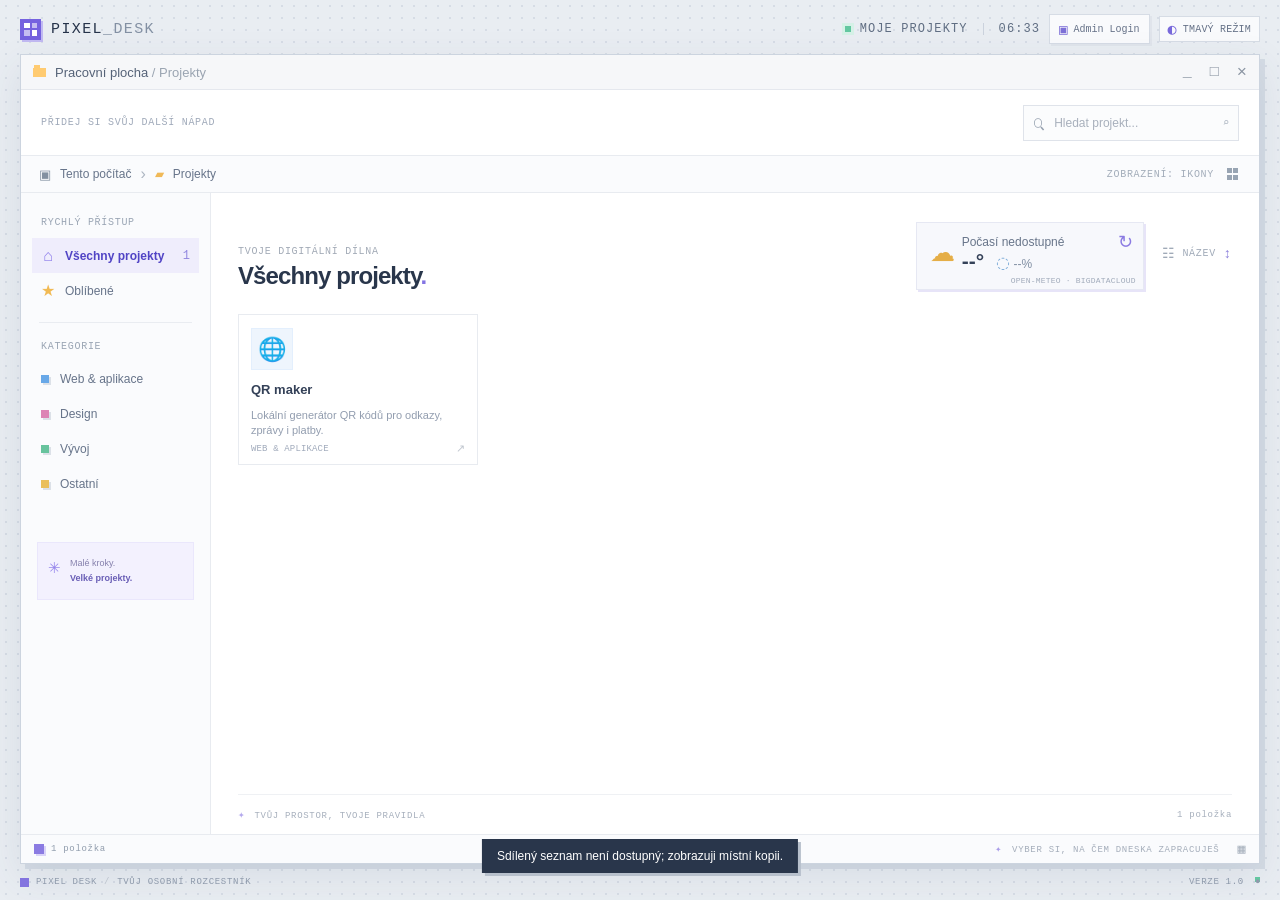
==== index.html @ 4aaa2e73 "Add project editing and website favicons" ====
<!doctype html>
<html lang="cs">
<head>
  <meta charset="utf-8">
  <meta name="viewport" content="width=device-width, initial-scale=1">
  <meta name="theme-color" content="#e9edf2">
  <!-- After deploying admin-worker.js, set this to its public HTTPS URL. Never put credentials here. -->
  <meta name="pixel-desk-api" content="https://pixel-desk-admin.mrlugr1.workers.dev">
  <script>try{if(localStorage.getItem('pixel-desk-theme-v1')==='dark')document.documentElement.dataset.theme='dark'}catch{}</script>
  <title>Pixel Desk — rozcestník projektů</title>
  <!-- Zvyš verzi ?v= při každém vydání frontendových souborů; běžné obnovení tak stáhne novou kopii. -->
  <link rel="stylesheet" href="style.css?v=20261014-3">
  <script src="script.js?v=20261014-3" defer></script>
</head>
<body>
  <canvas id="pixel-trail" aria-hidden="true"></canvas>
  <main class="desktop">
    <header class="topbar">
      <a class="brand" href="#home" aria-label="Pixel Desk, domů">
        <span class="brand-mark" aria-hidden="true"><i></i><i></i><i></i><i></i></span>
        <span>PIXEL<span class="brand-light">_DESK</span></span>
      </a>
      <div class="topbar-right"><span class="status-dot"></span><span>MOJE PROJEKTY</span><span class="topbar-divider"></span><span id="clock">--:--</span><button class="admin-toggle" id="admin-toggle" type="button" aria-label="Přihlášení správce"><span aria-hidden="true">▣</span> Admin Login</button><button class="theme-toggle" id="theme-toggle" type="button" aria-label="Přepnout na tmavý režim" title="Přepnout režim"><span class="theme-icon" aria-hidden="true">◐</span><span id="theme-label">TMAVÝ REŽIM</span></button></div>
    </header>

    <section class="window" id="home" aria-label="Správce projektů">
      <div class="window-titlebar">
        <div class="window-title"><span class="tiny-folder" aria-hidden="true"></span><span>Pracovní plocha <span class="title-path">/ Projekty</span></span></div>
        <div class="window-controls" aria-hidden="true"><span>_</span><span>□</span><span class="control-close">×</span></div>
      </div>

      <div class="toolbar">
        <div class="toolbar-actions">
          <button class="add-button admin-only" id="open-add" type="button" hidden><span class="plus-icon" aria-hidden="true">+</span> Nový projekt</button>
          <span class="toolbar-hint">PŘIDEJ SI SVŮJ DALŠÍ NÁPAD</span>
        </div>
        <label class="search-box"><span class="search-icon" aria-hidden="true"></span><span class="sr-only">Hledat projekty</span><input id="search" type="search" placeholder="Hledat projekt..." autocomplete="off"><kbd>⌕</kbd></label>
      </div>

      <div class="pathbar"><span class="path-computer" aria-hidden="true">▣</span><span>Tento počítač</span><span class="path-chevron">›</span><span class="path-folder" aria-hidden="true">▰</span><span id="path-current">Projekty</span><button class="folder-up" id="folder-up" type="button" hidden>↑ O úroveň výš</button><span class="path-spacer"></span><span class="view-label">ZOBRAZENÍ: IKONY</span><button class="view-toggle" id="view-toggle" type="button" aria-label="Přepnout zobrazení" title="Přepnout zobrazení"><span></span><span></span><span></span><span></span></button></div>

      <div class="content-area">
        <aside class="sidebar" aria-label="Navigace">
          <div class="side-heading">RYCHLÝ PŘÍSTUP</div>
          <button class="nav-item active" data-filter="all" type="button"><span class="nav-pixel home-pixel">⌂</span> Všechny projekty <span class="nav-count" id="all-count">0</span></button>
          <button class="nav-item" data-filter="favorite" type="button"><span class="nav-pixel star-pixel">★</span> Oblíbené</button>
          <div class="side-divider"></div>
          <div class="side-heading categories-heading">KATEGORIE</div>
          <button class="nav-item category-link" data-filter="web" type="button"><span class="category-dot dot-blue"></span> Web &amp; aplikace</button>
          <button class="nav-item category-link" data-filter="design" type="button"><span class="category-dot dot-pink"></span> Design</button>
          <button class="nav-item category-link" data-filter="code" type="button"><span class="category-dot dot-green"></span> Vývoj</button>
          <button class="nav-item category-link" data-filter="other" type="button"><span class="category-dot dot-yellow"></span> Ostatní</button>
          <div class="sidebar-note"><span class="note-spark">✳</span><span>Malé kroky.<br><b>Velké projekty.</b></span></div>
        </aside>

        <section class="projects-pane" aria-labelledby="pane-heading">
          <div class="pane-heading-row"><div><div class="eyebrow">TVOJE DIGITÁLNÍ DÍLNA</div><h1 id="pane-heading">Všechny projekty<span class="heading-period">.</span></h1></div><div class="pane-heading-tools"><section class="weather-widget" aria-label="Aktuální počasí"><div class="weather-symbol" id="weather-symbol" aria-hidden="true">☀</div><div class="weather-main"><div class="weather-place" id="weather-place">Zjišťuji polohu…</div><div class="weather-reading"><strong id="weather-temperature">--°</strong><span class="weather-humidity"><span aria-hidden="true">◌</span> <span id="weather-humidity">--%</span></span></div></div><button class="weather-refresh" id="weather-refresh" type="button" aria-label="Obnovit počasí a polohu" title="Obnovit počasí a polohu">↻</button><span class="weather-source"><a href="https://open-meteo.com/" target="_blank" rel="noreferrer">OPEN-METEO</a> · <a href="https://www.bigdatacloud.com/" target="_blank" rel="noreferrer">BIGDATACLOUD</a></span></section><div class="sort-label"><span class="sort-bars">☷</span> NÁZEV <span class="sort-arrow">↕</span></div></div></div>
          <div class="project-grid" id="project-grid" aria-live="polite"></div>
          <div class="empty-state" id="empty-state" hidden><div class="empty-icon">▧</div><h2 id="empty-title">Tady je zatím volno.</h2><p id="empty-copy">Přidej první projekt a dej svým nápadům domov.</p><button class="text-button admin-only" id="empty-add" type="button" hidden>＋ Přidat projekt</button></div>
          <div class="pane-bottom"><span><span class="bottom-star">✦</span> TVŮJ PROSTOR, TVOJE PRAVIDLA</span><span id="bottom-count">0 položek</span></div>
        </section>
      </div>
      <footer class="statusbar"><span class="status-square"></span><span id="status-count">0 položek</span><span class="status-spacer"></span><span class="status-tip"><span class="tip-key">✦</span> VYBER SI, NA ČEM DNESKA ZAPRACUJEŠ</span><span class="status-grid" aria-hidden="true">▦</span></footer>
    </section>
    <div class="desktop-caption"><span class="caption-square"></span> PIXEL DESK <span class="caption-sep">/</span> TVŮJ OSOBNÍ ROZCESTNÍK <span class="caption-right">VERZE 1.0 <span>●</span></span></div>
  </main>

  <dialog class="project-dialog" id="project-dialog" aria-labelledby="dialog-title">
    <form id="project-form">
      <div class="dialog-titlebar"><span class="dialog-folder" aria-hidden="true">▰</span><span id="dialog-title">Nový projekt</span><button class="dialog-x" id="close-dialog" type="button" aria-label="Zavřít">×</button></div>
      <div class="dialog-body"><p class="dialog-intro">Každý velký projekt někde začíná. Třeba tady.</p>
        <label class="field-label" for="project-name">NÁZEV PROJEKTU <span>*</span></label><input class="field-input" id="project-name" name="name" type="text" maxlength="48" placeholder="Např. Můj nový web" required>
        <input id="project-id" name="id" type="hidden"><input id="project-icon-url" name="iconUrl" type="hidden">
        <label class="field-label" for="project-url">URL ODKAZ <span>*</span></label><input class="field-input" id="project-url" name="url" type="text" placeholder="https://... nebo lokální cesta" required>
        <div class="favicon-row"><span class="favicon-preview" id="project-favicon-preview" aria-hidden="true">🌐</span><button class="cancel-button favicon-button" id="load-favicon" type="button">Načíst faviconu z webu</button><span class="favicon-status" id="favicon-status" aria-live="polite">Výchozí pixelová ikona</span></div>
        <label class="field-label" for="project-description">POPIS <span class="optional">VOLITELNÉ</span></label><textarea class="field-input field-textarea" id="project-description" name="description" maxlength="110" rows="2" placeholder="O čem projekt je?"></textarea>
        <label class="field-label" for="project-category">IKONA / KATEGORIE</label><div class="category-select-wrap"><span class="select-emoji" id="select-emoji">🌐</span><select class="field-input category-select" id="project-category" name="category"><option value="web">Web &amp; aplikace</option><option value="design">Design</option><option value="code">Vývoj</option><option value="other">Ostatní</option></select><span class="select-chevron">▾</span></div>
        <label class="favorite-check"><input type="checkbox" id="project-favorite" name="favorite"><span class="fake-check">✓</span><span>Přidat mezi oblíbené <span class="check-star">★</span></span></label>
      </div>
      <div class="dialog-footer"><button class="cancel-button" id="cancel-dialog" type="button">Zrušit</button><button class="save-button" type="submit"><span>＋</span> <span id="save-project-label">Uložit projekt</span></button></div>
    </form>
  </dialog>
  <dialog class="project-dialog admin-dialog" id="admin-dialog" aria-labelledby="admin-title">
    <form id="admin-login-form">
      <div class="dialog-titlebar"><span class="dialog-folder" aria-hidden="true">▣</span><span id="admin-title">Přihlášení správce</span><button class="dialog-x" id="close-admin-dialog" type="button" aria-label="Zavřít">×</button></div>
      <div class="dialog-body"><p class="dialog-intro">Přihlášení ověřuje zabezpečené API. Heslo ani přístupový token se neukládají do repozitáře.</p><p class="admin-security-note">Administrace vyžaduje nasazené API. Tajné údaje patří do serverových Secrets, nikdy do HTML nebo JavaScriptu.</p>
        <label class="field-label" for="admin-password">HESLO SPRÁVCE</label><input class="field-input" id="admin-password" name="password" type="password" autocomplete="current-password" required>
        <p class="admin-login-status" id="admin-login-status" role="alert" aria-live="polite"></p>
      </div>
      <div class="dialog-footer"><button class="cancel-button" id="cancel-admin-login" type="button">Zrušit</button><button class="save-button" type="submit">Přihlásit</button></div>
    </form>
  </dialog>
  <dialog class="terminal-dialog" id="project-source-dialog" aria-labelledby="terminal-title">
    <div class="terminal-titlebar"><span class="terminal-mark" aria-hidden="true">🐍</span><span id="terminal-title">Zdrojový soubor projektu</span><button class="dialog-x" id="close-terminal" type="button" aria-label="Zavřít náhled">×</button></div>
    <div class="terminal-body"><div class="terminal-project-path" id="terminal-project-path">web\Projects</div><p class="terminal-safety">Prohlížeč zdrojového kódu Pythonu · pouze pro čtení.</p><div class="source-actions"><label class="source-file-label">📂 Otevřít .py soubor<input id="project-source-file" type="file" accept=".py,text/x-python"></label></div><pre class="terminal-output source-output" id="project-source" tabindex="0" aria-label="Zdrojový kód projektu" aria-live="polite">Vyber Python projekt nebo otevři .py soubor z disku.</pre><div class="terminal-status" id="project-source-status">Čekám na zdrojový soubor.</div></div>
    <div class="terminal-footer"><button class="cancel-button" id="cancel-terminal" type="button">Zavřít</button></div>
  </dialog>

  <div class="toast" id="toast" role="status" aria-live="polite"></div>

</body>
</html>
---- style.css ----
:root{font-family:'Trebuchet MS',Arial,sans-serif;color:#253247;background:#e9edf2;font-synthesis:none;text-rendering:optimizeLegibility;--ink:#273348;--muted:#8a96a8;--line:#e8ebf0;--purple:#7562df;--purple-dark:#5947c4;--panel:#fff;--mono:'Courier New',ui-monospace,monospace}
*{box-sizing:border-box}body{margin:0;min-height:100vh;background-color:#e9edf2;background-image:radial-gradient(#d6dce5 0.8px,transparent .8px);background-size:12px 12px}button,input,textarea,select{font:inherit}button{color:inherit}#pixel-trail{position:fixed;inset:0;width:100%;height:100%;pointer-events:none;z-index:20;image-rendering:pixelated}
.desktop{width:min(1100px,calc(100% - 44px));margin:0 auto;padding:31px 0 24px}.topbar{height:39px;display:flex;align-items:center;justify-content:space-between;margin-bottom:16px;color:#5f6d82;font:500 10px var(--mono);letter-spacing:1.1px}.brand{display:flex;gap:10px;align-items:center;text-decoration:none;color:#26334a;font-size:13px;font-weight:500;letter-spacing:1.4px}.brand-light{font-weight:400;color:#8390a3}.brand-mark{width:19px;height:19px;background:#7562df;padding:4px;display:grid;grid-template-columns:repeat(2,1fr);gap:2px;box-shadow:2px 2px 0 #c1b9f2}.brand-mark i{background:white}.brand-mark i:nth-child(2),.brand-mark i:nth-child(3){opacity:.58}.topbar-right{display:flex;align-items:center;gap:9px}.status-dot,.caption-right span{width:6px;height:6px;display:inline-block;background:#63c7a0;box-shadow:0 0 0 3px #d6f1e7}.topbar-divider{height:12px;border-left:1px solid #cbd2dd;margin:0 6px}
.window{background:white;border:1px solid #ccd4df;box-shadow:0 13px 38px #3f52691a,5px 5px 0 #d5dce5;overflow:hidden}.window-titlebar{height:35px;padding:0 12px;display:flex;align-items:center;justify-content:space-between;background:#f6f7f9;border-bottom:1px solid #e5e8ee;font-size:11px;color:#566378}.window-title{display:flex;align-items:center;gap:9px}.tiny-folder{width:13px;height:9px;position:relative;background:#ffcb71;display:inline-block}.tiny-folder:before{content:'';position:absolute;top:-3px;left:1px;width:6px;height:3px;background:#ffcb71}.window-controls{display:flex;align-items:center;height:100%;gap:18px;color:#8993a1;font:13px var(--mono)}.window-controls span:last-child{font-size:17px}.window-controls .control-close{color:#8993a1}.title-path{color:#9aa4b1}.toolbar{height:66px;padding:0 20px;display:flex;align-items:center;justify-content:space-between;border-bottom:1px solid var(--line)}.toolbar-actions{display:flex;align-items:center;gap:13px}.add-button{display:flex;align-items:center;gap:7px;padding:8px 12px;background:var(--purple);border:1px solid var(--purple);color:#fff;font-size:11px;font-weight:600;cursor:pointer;box-shadow:2px 2px 0 #c6bdf4;transition:transform .12s,background .12s}.add-button:hover,.save-button:hover{background:var(--purple-dark);transform:translate(-1px,-1px);box-shadow:3px 3px 0 #c6bdf4}.plus-icon{font:bold 17px/12px var(--mono)}.toolbar-hint,.view-label,.eyebrow,.sort-label,.side-heading,.pane-bottom,.statusbar,.desktop-caption{font-family:var(--mono);letter-spacing:.7px}.toolbar-hint{font-size:8px;color:#a0aaba}.search-box{height:32px;width:216px;border:1px solid #dfe3ea;display:flex;align-items:center;padding:0 9px;gap:9px;background:#fbfcfd}.search-icon{width:12px;height:12px;border:1.5px solid #96a1af;border-radius:50%;display:inline-block;position:relative;transform:scale(.8)}.search-icon:after{content:'';position:absolute;width:5px;height:1.5px;background:#96a1af;right:-4px;bottom:-2px;transform:rotate(48deg)}.search-box input{width:100%;border:0;outline:0;background:transparent;color:#45536a;font-size:10px}.search-box input::placeholder{color:#a8b0bc}.search-box kbd{font:11px var(--mono);color:#aab3bf}.pathbar{height:37px;background:#fafbfd;border-bottom:1px solid var(--line);display:flex;align-items:center;padding:0 18px;gap:9px;font-size:10px;color:#67748a}.path-computer{font-size:13px;color:#8290a1}.path-chevron{color:#acb5c1;font-size:16px}.path-folder{font-size:12px;color:#f0b958}.path-spacer{flex:1}.view-label{font-size:8px;color:#a3adba}.view-toggle{border:0;background:transparent;display:grid;grid-template-columns:repeat(2,4px);gap:2px;padding:4px;cursor:pointer}.view-toggle span{width:4px;height:4px;background:#98a4b3}
.content-area{display:grid;grid-template-columns:190px minmax(0,1fr);min-height:486px}.sidebar{background:#fafbfd;border-right:1px solid var(--line);padding:24px 11px 15px}.side-heading{color:#9aa5b4;font-size:8px;font-weight:500;margin:0 9px 10px}.nav-item{position:relative;display:flex;align-items:center;width:100%;gap:10px;height:31px;border:0;background:transparent;text-align:left;padding:0 9px;color:#67748a;font-size:10px;cursor:pointer}.nav-item:hover{background:#f0effb;color:#5147aa}.nav-item.active{background:#efedfc;color:#5144c5;font-weight:600}.nav-count{margin-left:auto;color:#9187df;font:10px var(--mono)}.nav-pixel{width:14px;text-align:center;font-size:14px}.home-pixel{color:#8c7ceb}.star-pixel{color:#f1ba54}.side-divider{height:1px;background:#e9ecf1;margin:14px 7px 18px}.categories-heading{margin-bottom:9px}.category-link{gap:11px}.category-dot{width:8px;height:8px;box-shadow:2px 2px 0 #dce1e8}.dot-blue{background:#68a8e8}.dot-pink{background:#dd84b5}.dot-green{background:#67c39d}.dot-yellow{background:#eabf5b}.sidebar-note{margin:41px 5px 0;padding:13px 10px;display:flex;gap:9px;align-items:flex-start;background:#f3f1fe;border:1px solid #eae7fc;color:#8580ac;font-size:9px;line-height:1.65}.note-spark{font-size:15px;color:#9485eb}.sidebar-note b{color:#695eb6;font-weight:600}.projects-pane{position:relative;padding:29px 27px 0;display:flex;flex-direction:column;min-width:0}.pane-heading-row{display:flex;align-items:flex-end;justify-content:space-between;margin-bottom:24px}.eyebrow{font-size:8px;color:#a2aab6;margin-bottom:5px}.pane-heading-row h1{font-size:22px;letter-spacing:-.9px;margin:0;font-weight:600;color:#29364b}.heading-period{color:#8374e3}.sort-label{font-size:8px;color:#a0aab8;display:flex;align-items:center;gap:7px;padding-bottom:5px}.sort-bars{font-size:12px}.sort-arrow{font-size:12px;color:#8d82dc}.project-grid{display:grid;grid-template-columns:repeat(4,minmax(115px,1fr));gap:12px;align-content:start}.project-card{position:relative;min-height:143px;border:1px solid #e8ebf0;background:#fff;padding:13px 12px 11px;cursor:pointer;transition:border-color .15s,background .15s,transform .15s,box-shadow .15s;outline:none;overflow:hidden}.project-card:hover,.project-card:focus-visible{border-color:#9486e9;background:#fcfbff;box-shadow:3px 3px 0 #e6e2fb;transform:translate(-1px,-1px)}.project-card:focus-visible{outline:2px solid #7969df;outline-offset:2px}.card-top{height:49px;display:flex;align-items:flex-start;justify-content:space-between}.project-icon{width:38px;height:38px;display:flex;align-items:center;justify-content:center;font-size:21px;background:#f3f1ff;border:1px solid #e7e2ff;image-rendering:pixelated;filter:saturate(.86)}.project-icon.web{background:#edf5ff;border-color:#e1efff}.project-icon.code{background:#eff9f4;border-color:#e3f4eb}.project-icon.design{background:#fff1f6;border-color:#fbe4ed}.project-icon.other{background:#fff8e9;border-color:#f7edda}.project-favorite{font-size:11px;color:#efbe5c;line-height:1;padding:2px}.project-favorite[hidden]{display:none}.project-name{overflow:hidden;text-overflow:ellipsis;white-space:nowrap;margin:1px 0 4px;font-size:11px;font-weight:600;color:#344158}.project-description{height:25px;overflow:hidden;display:-webkit-box;-webkit-line-clamp:2;-webkit-box-orient:vertical;font-size:9px;line-height:1.4;color:#929daf}.card-footer{position:absolute;left:12px;right:12px;bottom:9px;display:flex;align-items:center;justify-content:space-between}.card-category{font:7px var(--mono);letter-spacing:.15px;text-transform:uppercase;color:#a0aabb}.card-open{color:#c0c6cf;font-size:11px}.project-card:hover .card-open{color:#7a6cda}.card-delete{position:absolute;right:8px;bottom:7px;display:none;border:0;background:#fcf0f0;color:#bd6969;font:9px var(--mono);padding:4px 5px;cursor:pointer}.project-card:hover .card-category{visibility:hidden}.project-card:hover .card-delete{display:block}.pane-bottom{margin-top:auto;min-height:40px;display:flex;align-items:center;justify-content:space-between;border-top:1px solid #eff1f4;color:#a6afbc;font-size:7px}.bottom-star{color:#b4a9ed;font-size:11px;margin-right:3px}.empty-state{margin:auto;text-align:center;padding:45px 10px;color:#8c97a8}.empty-icon{width:47px;height:47px;margin:0 auto 12px;display:grid;place-items:center;background:#f4f2fe;border:1px solid #e8e4fc;color:#998ce7;font-size:25px}.empty-state h2{margin:0 0 5px;color:#4a5870;font-size:14px;font-weight:600}.empty-state p{font-size:10px;margin:0 0 15px}.text-button{border:0;background:transparent;color:#7161d4;font-size:10px;font-weight:600;cursor:pointer}.list-view .project-grid{grid-template-columns:1fr;gap:5px}.list-view .project-card{min-height:63px;padding:10px 12px 8px 59px}.list-view .card-top{position:absolute;left:11px;top:11px}.list-view .project-icon{width:35px;height:35px;font-size:19px}.list-view .project-name{max-width:80%;margin:0 0 4px}.list-view .project-description{height:auto;max-width:80%;white-space:nowrap;-webkit-line-clamp:1}.list-view .card-footer{top:13px;bottom:auto;left:auto;right:12px;flex-direction:column;align-items:flex-end;gap:11px}.list-view .card-delete{bottom:11px}.statusbar{height:29px;background:#fafbfd;border-top:1px solid var(--line);display:flex;align-items:center;gap:7px;padding:0 13px;font-size:8px;color:#909cac}.status-square{width:8px;height:8px;background:#8b7be2;box-shadow:2px 2px 0 #d9d3f8}.status-spacer{flex:1}.status-tip{font-size:7px;color:#a4adba}.tip-key{color:#aa9de9;font-size:10px;margin-right:4px}.status-grid{font-size:13px;color:#aab3bf;margin-left:11px}.desktop-caption{height:30px;display:flex;align-items:center;gap:7px;font-size:8px;color:#8e9aab}.caption-square{width:7px;height:7px;background:#8374df}.caption-sep{color:#bbc2cc}.caption-right{margin-left:auto}.caption-right span{width:5px;height:5px;box-shadow:none;margin-left:5px}
.project-dialog{width:min(420px,calc(100vw - 28px));padding:0;border:1px solid #ccd4df;box-shadow:0 18px 70px #26334a45;color:var(--ink)}.project-dialog::backdrop{background:#202b3b70;backdrop-filter:blur(2px)}.project-dialog[open]{animation:dialog-in .18s ease-out}@keyframes dialog-in{from{opacity:0;transform:translateY(8px)}to{opacity:1;transform:translateY(0)}}.dialog-titlebar{height:41px;background:#f6f7f9;border-bottom:1px solid #e5e8ee;display:flex;align-items:center;gap:9px;padding:0 14px;font-size:11px;font-weight:600}.dialog-folder{color:#edb850}.dialog-x{margin-left:auto;border:0;background:transparent;color:#8993a1;font-size:18px;cursor:pointer}.dialog-body{padding:17px 20px 19px}.dialog-intro{font-size:10px;color:#8b96a6;margin:0 0 17px}.field-label{display:block;margin:12px 0 6px;font:9px var(--mono);color:#67748a;letter-spacing:.55px}.field-label>span:first-child{color:#8878df}.field-label .optional{float:right;color:#adb5c0;font-size:8px}.field-input{width:100%;height:34px;border:1px solid #dfe3ea;background:#fff;padding:0 10px;outline:none;color:#354258;font-size:10px;border-radius:0}.field-input:focus{border-color:#8b7be2;box-shadow:0 0 0 2px #8b7be21c}.field-input::placeholder{color:#adb5c0}.field-textarea{height:auto;min-height:53px;resize:vertical;padding:9px 10px}.category-select-wrap{position:relative}.category-select{appearance:none;padding-left:36px;cursor:pointer}.select-emoji{position:absolute;z-index:1;left:10px;top:8px;font-size:15px}.select-chevron{position:absolute;right:11px;top:8px;color:#9ca7b5;font-size:12px;pointer-events:none}.favorite-check{display:flex;align-items:center;gap:8px;margin-top:16px;font-size:10px;color:#748096;cursor:pointer}.favorite-check input{position:absolute;opacity:0}.fake-check{width:14px;height:14px;border:1px solid #ccd3de;background:white;color:transparent;font-size:10px;line-height:12px;text-align:center}.favorite-check input:checked+.fake-check{background:#7868db;border-color:#7868db;color:white}.check-star{color:#eabd60;margin-left:2px}.dialog-footer{height:58px;display:flex;justify-content:flex-end;align-items:center;gap:8px;padding:0 19px;border-top:1px solid #e9ecf1;background:#fafbfd}.cancel-button,.save-button{height:32px;padding:0 13px;font-size:10px;cursor:pointer}.cancel-button{border:1px solid #dfe3ea;background:white;color:#758197}.cancel-button:hover{background:#f3f4f7}.save-button{display:flex;align-items:center;gap:5px;border:1px solid var(--purple);background:var(--purple);color:white;font-weight:600;box-shadow:2px 2px 0 #d8d2f5}.save-button span{font:15px var(--mono)}.toast{position:fixed;left:50%;bottom:27px;z-index:30;transform:translate(-50%,14px);background:#29364b;color:#fff;padding:10px 15px;font-size:10px;box-shadow:3px 3px 0 #b7c0cc;opacity:0;pointer-events:none;transition:opacity .18s,transform .18s}.toast.show{opacity:1;transform:translate(-50%,0)}.sr-only{position:absolute;width:1px;height:1px;padding:0;margin:-1px;overflow:hidden;clip:rect(0,0,0,0);white-space:nowrap;border:0}
@media(max-width:760px){.desktop{width:calc(100% - 24px);padding-top:17px}.topbar{margin-bottom:10px}.toolbar{padding:0 12px}.toolbar-hint,.title-path,.view-label{display:none}.content-area{grid-template-columns:150px minmax(0,1fr)}.sidebar{padding-left:7px;padding-right:7px}.projects-pane{padding:23px 16px 0}.project-grid{grid-template-columns:repeat(2,minmax(105px,1fr));gap:8px}.project-card{min-height:137px;padding-left:9px;padding-right:9px}.card-footer{left:9px;right:9px}.sidebar-note{font-size:8px;padding:10px 6px}.sort-label{font-size:7px}.pane-heading-row h1{font-size:19px}}
@media(max-width:510px){.desktop{width:100%;padding:9px 8px 14px}.topbar{padding:0 4px}.topbar-right{font-size:8px}.window-controls{gap:12px}.toolbar{height:auto;min-height:95px;align-items:flex-start;justify-content:center;flex-direction:column;gap:8px;padding:10px 12px}.search-box{width:100%}.content-area{grid-template-columns:1fr;min-height:560px}.sidebar{border-right:0;border-bottom:1px solid var(--line);padding:8px;display:flex;align-items:center;gap:4px;overflow-x:auto}.side-heading,.side-divider,.sidebar-note{display:none}.nav-item{width:auto;flex:0 0 auto;padding:0 9px;white-space:nowrap;font-size:9px}.nav-count{display:none}.category-link{gap:6px}.category-dot{width:6px;height:6px}.projects-pane{padding:20px 13px 0;min-height:420px}.project-grid{grid-template-columns:repeat(2,minmax(0,1fr))}.pane-heading-row{margin-bottom:17px}.pane-heading-row h1{font-size:20px}.sort-label{gap:3px}.pathbar{padding:0 10px}.status-tip{display:none}.desktop-caption{font-size:7px}}
@media(prefers-reduced-motion:reduce){*,*::before,*::after{scroll-behavior:auto!important;animation-duration:.01ms!important;transition-duration:.01ms!important}#pixel-trail{display:none}}

/* Fill the browser viewport while keeping the explorer panes independently scrollable. */
.desktop{width:100vw;height:100vh;min-height:0;margin:0;padding:12px 20px 8px;display:flex;flex-direction:column;gap:8px}
.topbar{flex:0 0 34px;margin:0}
.window{flex:1;min-height:0;display:flex;flex-direction:column}
.content-area{flex:1;min-height:0}
.sidebar,.projects-pane{min-height:0;overflow-y:auto}
.desktop-caption{flex:0 0 20px;height:20px}
.pane-heading-tools{display:flex;align-items:center;gap:18px}
.weather-widget{position:relative;min-width:228px;min-height:68px;padding:10px 34px 14px 45px;display:flex;align-items:center;background:#f7f8fc;border:1px solid #e6e8f3;box-shadow:2px 2px 0 #e7e4f8}
.weather-symbol{position:absolute;left:13px;top:17px;color:#e5ae47;font-size:25px;line-height:1}
.weather-main{min-width:0}
.weather-place{overflow:hidden;text-overflow:ellipsis;white-space:nowrap;max-width:175px;color:#68758a;font-size:12px}
.weather-reading{display:flex;align-items:baseline;gap:12px;margin-top:1px}
.weather-reading strong{font-size:21px;line-height:1.05;color:#344158}
.weather-humidity{color:#8290a4;font-size:12px}
.weather-humidity>span:first-child{color:#79a9d6;font-size:16px}
.weather-refresh{position:absolute;top:7px;right:7px;width:24px;height:24px;border:0;background:transparent;color:#8b7be2;font-size:18px;cursor:pointer}
.weather-refresh:hover{background:#eeecfb}
.weather-source{position:absolute;right:7px;bottom:4px;color:#a0aaba;font:8px var(--mono);letter-spacing:.2px}
.weather-source a{color:inherit;text-decoration:none}.weather-source a:hover{text-decoration:underline}
.theme-toggle{height:26px;display:flex;align-items:center;gap:6px;padding:0 8px;border:1px solid #d6dce5;background:#f9fafc;color:#657187;font:10px var(--mono);letter-spacing:.2px;cursor:pointer;white-space:nowrap}
.theme-toggle:hover{border-color:#9c91e6;color:#5e50c1}
.theme-icon{font-size:15px;color:#7868db}

/* Raise the small labels and controls by roughly two points for readability. */
.topbar{font-size:12px}.brand{font-size:15px}.window-titlebar{font-size:13px}.window-controls{font-size:15px}
.add-button,.search-box input,.pathbar,.nav-item,.dialog-intro,.favorite-check{font-size:12px}
.toolbar-hint,.view-label,.side-heading,.eyebrow,.sort-label{font-size:10px}
.search-box{height:36px}.add-button{padding:9px 14px}.nav-item{height:35px}.nav-count{font-size:12px}
.pane-heading-row h1{font-size:24px}.project-card{min-height:151px}.project-icon{font-size:23px;width:42px;height:42px}
.card-top{height:53px}.project-name{font-size:13px}.project-description{font-size:11px;height:30px}.card-category{font-size:9px}.project-favorite{font-size:13px}.card-delete{font-size:11px}.nav-pixel{font-size:16px}.sort-bars,.sort-arrow{font-size:14px}
.pane-bottom,.statusbar,.desktop-caption{font-size:9px}.status-tip{font-size:9px}.empty-state h2{font-size:16px}.empty-state p,.text-button{font-size:12px}
.field-label{font-size:11px}.field-input{height:38px;font-size:12px}.field-textarea{min-height:59px}.select-emoji{top:10px}.select-chevron{top:10px}
.cancel-button,.save-button{height:36px;font-size:12px}.dialog-titlebar{font-size:13px}.toast{font-size:12px}
.brand-mark{width:21px;height:21px}.status-square{width:10px;height:10px}.caption-square{width:9px;height:9px}.view-toggle span{width:5px;height:5px}

/* Dark mode colors */
:root[data-theme="dark"]{color-scheme:dark;color:#e0e6f0;background:#141b29;--ink:#e0e6f0;--muted:#a0adbf;--line:#303b4d;--panel:#202a39}
:root[data-theme="dark"] body{background-color:#141b29;background-image:radial-gradient(#263246 .8px,transparent .8px)}
:root[data-theme="dark"] .topbar,:root[data-theme="dark"] .brand{color:#d5dceb}
:root[data-theme="dark"] .brand-light,:root[data-theme="dark"] .title-path{color:#909db1}
:root[data-theme="dark"] .window{background:#202a39;border-color:#3a4658;box-shadow:0 13px 38px #0005,5px 5px 0 #111824}
:root[data-theme="dark"] .window-titlebar,:root[data-theme="dark"] .statusbar,:root[data-theme="dark"] .dialog-titlebar,:root[data-theme="dark"] .dialog-footer{background:#1b2432;border-color:#303b4d;color:#c0cada}
:root[data-theme="dark"] .toolbar,:root[data-theme="dark"] .pathbar,:root[data-theme="dark"] .sidebar{background:#1d2634;border-color:#303b4d}
:root[data-theme="dark"] .pathbar,:root[data-theme="dark"] .window-title,:root[data-theme="dark"] .nav-item{color:#aab6c8}
:root[data-theme="dark"] .projects-pane{background:#202a39}
:root[data-theme="dark"] .pane-heading-row h1,:root[data-theme="dark"] .project-name,:root[data-theme="dark"] .weather-reading strong{color:#e0e6f0}
:root[data-theme="dark"] .eyebrow,:root[data-theme="dark"] .sort-label,:root[data-theme="dark"] .side-heading,:root[data-theme="dark"] .toolbar-hint,:root[data-theme="dark"] .view-label{color:#98a5b8}
:root[data-theme="dark"] .nav-item:hover,:root[data-theme="dark"] .nav-item.active{background:#302d4c;color:#c3baff}
:root[data-theme="dark"] .side-divider,:root[data-theme="dark"] .pane-bottom{border-color:#303b4d}
:root[data-theme="dark"] .project-card{background:#232e3e;border-color:#364255}
:root[data-theme="dark"] .project-card:hover,:root[data-theme="dark"] .project-card:focus-visible{background:#2a3044;border-color:#9588ed;box-shadow:3px 3px 0 #383452}
:root[data-theme="dark"] .project-description,:root[data-theme="dark"] .card-category,:root[data-theme="dark"] .card-open,:root[data-theme="dark"] .pane-bottom{color:#9eabc0}
:root[data-theme="dark"] .project-icon{background:#302d48;border-color:#484267}
:root[data-theme="dark"] .project-icon.web{background:#26364a;border-color:#354a63}:root[data-theme="dark"] .project-icon.code{background:#233a35;border-color:#345348}:root[data-theme="dark"] .project-icon.design{background:#3e2b3a;border-color:#54384c}:root[data-theme="dark"] .project-icon.other{background:#41382a;border-color:#574833}
:root[data-theme="dark"] .search-box,:root[data-theme="dark"] .field-input,:root[data-theme="dark"] .cancel-button{background:#202a39;border-color:#465266;color:#e0e6f0}
:root[data-theme="dark"] .search-box input,:root[data-theme="dark"] .search-box input::placeholder,:root[data-theme="dark"] .field-input::placeholder{color:#a5b1c4}
:root[data-theme="dark"] .weather-widget{background:#252e40;border-color:#414c61;box-shadow:2px 2px 0 #35304f}
:root[data-theme="dark"] .weather-place,:root[data-theme="dark"] .weather-humidity{color:#b1bdd0}
:root[data-theme="dark"] .theme-toggle{background:#202a39;border-color:#465266;color:#d0d8e6}
:root[data-theme="dark"] .empty-icon{background:#302d48;border-color:#484267}:root[data-theme="dark"] .empty-state h2{color:#d2daea}
:root[data-theme="dark"] .sidebar-note{background:#302d48;border-color:#484267;color:#b2aed4}
:root[data-theme="dark"] .project-dialog{background:#202a39;border-color:#465266;color:#e0e6f0}
:root[data-theme="dark"] .dialog-intro,:root[data-theme="dark"] .field-label,:root[data-theme="dark"] .favorite-check{color:#b1bdd0}
:root[data-theme="dark"] .fake-check{background:#202a39;border-color:#59667a}
:root[data-theme="dark"] .favorite-check input:checked+.fake-check{background:#7868db;border-color:#7868db}
:root[data-theme="dark"] .desktop-caption{color:#a1aec1}

@media(max-width:760px){
  .desktop{padding:9px 12px 7px;gap:6px}.pane-heading-row{align-items:flex-start;gap:12px}.pane-heading-tools{gap:10px;flex-wrap:wrap;justify-content:flex-end}.weather-widget{min-width:190px;min-height:62px;padding-left:42px}.weather-place{max-width:140px}.sort-label{display:none}
}
@media(max-width:510px){
  .desktop{padding:6px;height:100vh}.topbar{flex-basis:31px}.topbar-right{gap:6px;font-size:11px}.topbar-right>span:nth-child(2){display:none}.theme-toggle{height:30px;font-size:11px;padding:0 5px}.window{box-shadow:0 3px 14px #3f52691a,2px 2px 0 #d5dce5}.pane-heading-row{flex-direction:column;gap:10px}.pane-heading-tools{width:100%;justify-content:flex-start}.weather-widget{width:100%;min-width:0}.weather-place{max-width:calc(100vw - 120px)}.content-area{min-height:0}.projects-pane{min-height:0}.desktop-caption{flex-basis:18px;height:18px}
}

.folder-icon{background:#fff6e6!important;border-color:#f4e7c9!important;color:#efb950}
.python-icon{background:#eef4ff!important;border-color:#dce7ff!important}
.project-card:hover .card-open{font-size:14px}
.folder-up{border:0;background:transparent;color:#7263d0;font-size:11px;cursor:pointer;padding:3px 7px}
.folder-up:hover{background:#efedfc}
.terminal-dialog{width:min(680px,calc(100vw - 28px));max-height:min(640px,calc(100vh - 30px));padding:0;border:1px solid #8993a5;background:#18212e;color:#e4eaf2;box-shadow:0 20px 80px #11182788}
.terminal-dialog::backdrop{background:#141b29a6;backdrop-filter:blur(3px)}
.terminal-titlebar{height:43px;display:flex;align-items:center;gap:9px;padding:0 14px;background:#222d3c;border-bottom:1px solid #394457;font-size:13px;font-weight:600}
.terminal-mark{color:#9a8cf1;font-size:16px}.terminal-titlebar .dialog-x{color:#d5dceb}
.terminal-body{padding:16px 19px 13px}
.terminal-project-path{font:11px var(--mono);color:#a8b2c3}
.terminal-safety{margin:10px 0 12px;padding:8px 10px;border-left:3px solid #e9b954;background:#252c37;color:#e8d8ae;font-size:12px}
.terminal-output{min-height:185px;max-height:42vh;overflow:auto;margin:0;padding:16px;background:#0e1520;border:1px solid #344155;color:#9fe3b7;font:12px/1.75 var(--mono);white-space:pre-wrap;overflow-wrap:anywhere}
.terminal-status{display:flex;align-items:center;gap:8px;margin-top:11px;color:#aeb9ca;font-size:11px}
.terminal-status::before{content:"";flex:0 0 8px;width:8px;height:8px;background:#e7b95a;box-shadow:0 0 0 3px #e7b95a2a}
.terminal-footer{min-height:62px;display:flex;align-items:center;justify-content:flex-end;gap:8px;padding:10px 15px;border-top:1px solid #354154;background:#202a38}
.terminal-footer [hidden]{display:none}
:root[data-theme="dark"] .folder-up:hover{background:#302d4c}
.source-output{min-height:250px;max-height:45vh;white-space:pre;tab-size:4}
.source-actions{display:flex;flex-wrap:wrap;gap:9px;margin:0 0 10px}
.source-file-label{min-height:32px;display:inline-flex;align-items:center;gap:6px;padding:0 10px;border:1px solid #435066;background:#202a38;color:#d7dfee;font-size:11px;text-decoration:none;cursor:pointer}
.source-file-label:hover{border-color:#9a8cf1;color:#fff}
.source-file-label input{position:absolute;width:1px;height:1px;overflow:hidden;clip:rect(0,0,0,0);white-space:nowrap;clip-path:inset(50%)}
.source-file-label:focus-within{outline:2px solid #9a8cf1;outline-offset:2px}
.project-source-dialog .terminal-body{max-height:calc(100vh - 155px);overflow:auto}
.source-output{min-height:250px;max-height:42vh;white-space:pre;tab-size:4}
.source-output .tok-comment{color:#8b97a8}.source-output .tok-string{color:#e5bd7c}.source-output .tok-number{color:#c4a4ed}
.source-output .tok-keyword{color:#84b9f4;font-weight:700}.source-output .tok-builtin{color:#9fd7bb}.source-output .tok-constant{color:#f19cb4}.source-output .tok-operator{color:#93c6df}
@media(max-width:510px){.topbar-right>.status-dot,.topbar-divider,#clock{display:none}}
@media(max-width:370px){#theme-label{display:none}}

/* Delete controls stay inaccessible in read-only mode, including on card hover. */
.project-card .card-delete[hidden]{display:none!important;visibility:hidden!important;pointer-events:none!important}
.project-card:hover .card-delete:not([hidden]){display:block}
body:not([data-admin-mode="true"]) .project-card .card-delete{display:none!important;visibility:hidden!important;pointer-events:none!important}
.project-card:hover .card-category{visibility:visible}
body[data-admin-mode="true"] .project-card:hover .card-category{visibility:hidden}

.admin-toggle{min-height:30px;display:flex;align-items:center;gap:6px;padding:0 9px;border:1px solid #d6dce5;background:#f9fafc;color:#657187;font:10px var(--mono);cursor:pointer;white-space:nowrap;box-shadow:2px 2px 0 #e0e4eb}
.admin-toggle:hover{border-color:#9c91e6;color:#5e50c1;transform:translateY(-1px)}
.admin-toggle span{color:#7d70d7;font-size:14px}
.admin-only[hidden]{display:none!important}
body[data-admin-mode="true"] .project-card .card-delete{display:block}
body[data-admin-mode="true"] .project-card .card-category{visibility:hidden}
.admin-dialog{width:min(400px,calc(100vw - 28px))}
.admin-security-note{margin:0 0 14px;padding:8px 10px;border-left:2px solid #e4b858;background:#fff9e9;color:#85734c;font-size:10px;line-height:1.45}
.admin-login-status{min-height:18px;margin:9px 0 0;color:#c06068;font-size:11px;line-height:1.45}
.admin-login-status:empty{min-height:0;margin:0}
:root[data-theme="dark"] .admin-toggle{background:#202a39;border-color:#465266;color:#d0d8e6;box-shadow:2px 2px 0 #111824}
:root[data-theme="dark"] .admin-toggle:hover{border-color:#9c91e6;color:#d8d2ff}
:root[data-theme="dark"] .admin-security-note{background:#302d24;border-color:#e4b858;color:#ddd1ae}
@media(max-width:510px){.admin-toggle{min-height:30px;padding:0 6px;font-size:9px}.topbar-right{gap:6px}}
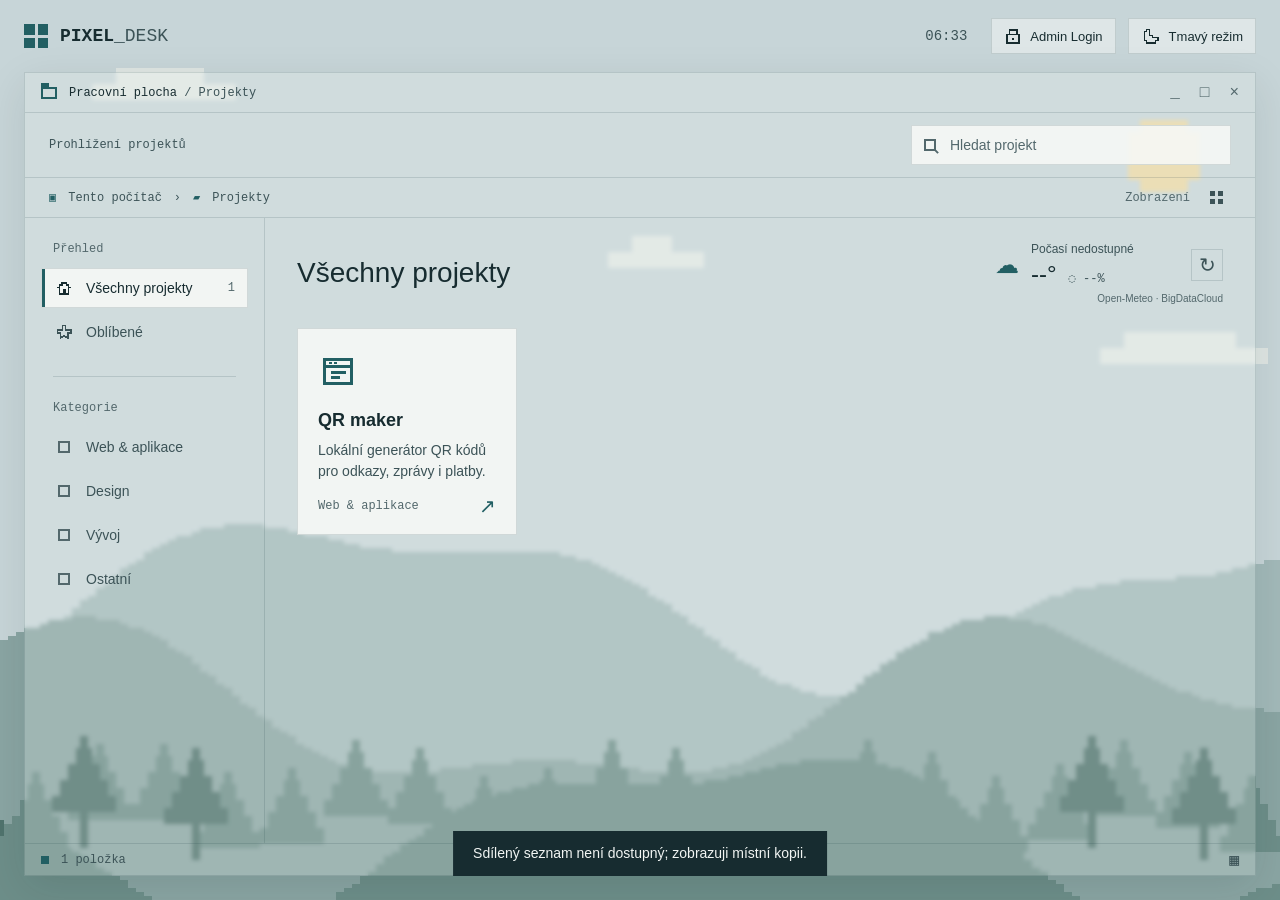
==== commit 50fc28ba: "Redesign Pixel Desk landing with isolated pixel parallax and translucent explorer" ====
--- a/index.html
+++ b/index.html
@@ -9,10 +9,11 @@
   <script>try{if(localStorage.getItem('pixel-desk-theme-v1')==='dark')document.documentElement.dataset.theme='dark'}catch{}</script>
   <title>Pixel Desk — rozcestník projektů</title>
   <!-- Zvyš verzi ?v= při každém vydání frontendových souborů; běžné obnovení tak stáhne novou kopii. -->
-  <link rel="stylesheet" href="style.css?v=20261014-3">
-  <script src="script.js?v=20261014-3" defer></script>
+  <link rel="stylesheet" href="landing.css?v=20261108-1">
+  <script src="script.js?v=20261108-1" defer></script>
 </head>
 <body>
+  <canvas id="pixel-landscape" aria-hidden="true"></canvas>
   <canvas id="pixel-trail" aria-hidden="true"></canvas>
   <main class="desktop">
     <header class="topbar">
@@ -20,7 +21,7 @@
         <span class="brand-mark" aria-hidden="true"><i></i><i></i><i></i><i></i></span>
         <span>PIXEL<span class="brand-light">_DESK</span></span>
       </a>
-      <div class="topbar-right"><span class="status-dot"></span><span>MOJE PROJEKTY</span><span class="topbar-divider"></span><span id="clock">--:--</span><button class="admin-toggle" id="admin-toggle" type="button" aria-label="Přihlášení správce"><span aria-hidden="true">▣</span> Admin Login</button><button class="theme-toggle" id="theme-toggle" type="button" aria-label="Přepnout na tmavý režim" title="Přepnout režim"><span class="theme-icon" aria-hidden="true">◐</span><span id="theme-label">TMAVÝ REŽIM</span></button></div>
+      <div class="topbar-right"><span id="clock">--:--</span><button class="admin-toggle" id="admin-toggle" type="button" aria-label="Přihlášení správce"><span aria-hidden="true">▣</span> Admin Login</button><button class="theme-toggle" id="theme-toggle" type="button" aria-label="Přepnout na tmavý režim" title="Přepnout režim"><span class="theme-icon" aria-hidden="true">◐</span><span id="theme-label">Tmavý režim</span></button></div>
     </header>
 
     <section class="window" id="home" aria-label="Správce projektů">
@@ -32,49 +33,49 @@
       <div class="toolbar">
         <div class="toolbar-actions">
           <button class="add-button admin-only" id="open-add" type="button" hidden><span class="plus-icon" aria-hidden="true">+</span> Nový projekt</button>
-          <span class="toolbar-hint">PŘIDEJ SI SVŮJ DALŠÍ NÁPAD</span>
+          <span class="toolbar-hint" id="access-label">Prohlížení projektů</span>
         </div>
-        <label class="search-box"><span class="search-icon" aria-hidden="true"></span><span class="sr-only">Hledat projekty</span><input id="search" type="search" placeholder="Hledat projekt..." autocomplete="off"><kbd>⌕</kbd></label>
+        <label class="search-box"><span class="search-icon" aria-hidden="true"></span><span class="sr-only">Hledat projekty</span><input id="search" type="search" placeholder="Hledat projekt" autocomplete="off"><kbd>⌕</kbd></label>
       </div>
 
-      <div class="pathbar"><span class="path-computer" aria-hidden="true">▣</span><span>Tento počítač</span><span class="path-chevron">›</span><span class="path-folder" aria-hidden="true">▰</span><span id="path-current">Projekty</span><button class="folder-up" id="folder-up" type="button" hidden>↑ O úroveň výš</button><span class="path-spacer"></span><span class="view-label">ZOBRAZENÍ: IKONY</span><button class="view-toggle" id="view-toggle" type="button" aria-label="Přepnout zobrazení" title="Přepnout zobrazení"><span></span><span></span><span></span><span></span></button></div>
+      <div class="pathbar"><span class="path-computer" aria-hidden="true">▣</span><span>Tento počítač</span><span class="path-chevron">›</span><span class="path-folder" aria-hidden="true">▰</span><span id="path-current">Projekty</span><button class="folder-up" id="folder-up" type="button" hidden>↑ O úroveň výš</button><span class="path-spacer"></span><span class="view-label">Zobrazení</span><button class="view-toggle" id="view-toggle" type="button" aria-label="Přepnout zobrazení" title="Přepnout zobrazení"><span></span><span></span><span></span><span></span></button></div>
 
       <div class="content-area">
         <aside class="sidebar" aria-label="Navigace">
-          <div class="side-heading">RYCHLÝ PŘÍSTUP</div>
-          <button class="nav-item active" data-filter="all" type="button"><span class="nav-pixel home-pixel">⌂</span> Všechny projekty <span class="nav-count" id="all-count">0</span></button>
-          <button class="nav-item" data-filter="favorite" type="button"><span class="nav-pixel star-pixel">★</span> Oblíbené</button>
+          <div class="side-heading">Přehled</div>
+          <button class="nav-item active" data-filter="all" type="button"><span class="nav-pixel" data-pixel-icon="home" aria-hidden="true"></span> Všechny projekty <span class="nav-count" id="all-count">0</span></button>
+          <button class="nav-item" data-filter="favorite" type="button"><span class="nav-pixel" data-pixel-icon="star" aria-hidden="true"></span> Oblíbené</button>
           <div class="side-divider"></div>
-          <div class="side-heading categories-heading">KATEGORIE</div>
+          <div class="side-heading categories-heading">Kategorie</div>
           <button class="nav-item category-link" data-filter="web" type="button"><span class="category-dot dot-blue"></span> Web &amp; aplikace</button>
           <button class="nav-item category-link" data-filter="design" type="button"><span class="category-dot dot-pink"></span> Design</button>
           <button class="nav-item category-link" data-filter="code" type="button"><span class="category-dot dot-green"></span> Vývoj</button>
           <button class="nav-item category-link" data-filter="other" type="button"><span class="category-dot dot-yellow"></span> Ostatní</button>
-          <div class="sidebar-note"><span class="note-spark">✳</span><span>Malé kroky.<br><b>Velké projekty.</b></span></div>
+          
         </aside>
 
         <section class="projects-pane" aria-labelledby="pane-heading">
-          <div class="pane-heading-row"><div><div class="eyebrow">TVOJE DIGITÁLNÍ DÍLNA</div><h1 id="pane-heading">Všechny projekty<span class="heading-period">.</span></h1></div><div class="pane-heading-tools"><section class="weather-widget" aria-label="Aktuální počasí"><div class="weather-symbol" id="weather-symbol" aria-hidden="true">☀</div><div class="weather-main"><div class="weather-place" id="weather-place">Zjišťuji polohu…</div><div class="weather-reading"><strong id="weather-temperature">--°</strong><span class="weather-humidity"><span aria-hidden="true">◌</span> <span id="weather-humidity">--%</span></span></div></div><button class="weather-refresh" id="weather-refresh" type="button" aria-label="Obnovit počasí a polohu" title="Obnovit počasí a polohu">↻</button><span class="weather-source"><a href="https://open-meteo.com/" target="_blank" rel="noreferrer">OPEN-METEO</a> · <a href="https://www.bigdatacloud.com/" target="_blank" rel="noreferrer">BIGDATACLOUD</a></span></section><div class="sort-label"><span class="sort-bars">☷</span> NÁZEV <span class="sort-arrow">↕</span></div></div></div>
+          <div class="pane-heading-row"><div><h1 id="pane-heading">Všechny projekty</h1></div><div class="pane-heading-tools"><section class="weather-widget" aria-label="Aktuální počasí"><div class="weather-symbol" id="weather-symbol" aria-hidden="true">☀</div><div class="weather-main"><div class="weather-place" id="weather-place">Zjišťuji polohu…</div><div class="weather-reading"><strong id="weather-temperature">--°</strong><span class="weather-humidity"><span aria-hidden="true">◌</span> <span id="weather-humidity">--%</span></span></div></div><button class="weather-refresh" id="weather-refresh" type="button" aria-label="Obnovit počasí a polohu" title="Obnovit počasí a polohu">↻</button><span class="weather-source"><a href="https://open-meteo.com/" target="_blank" rel="noreferrer">Open-Meteo</a> · <a href="https://www.bigdatacloud.com/" target="_blank" rel="noreferrer">BigDataCloud</a></span></section></div></div>
           <div class="project-grid" id="project-grid" aria-live="polite"></div>
-          <div class="empty-state" id="empty-state" hidden><div class="empty-icon">▧</div><h2 id="empty-title">Tady je zatím volno.</h2><p id="empty-copy">Přidej první projekt a dej svým nápadům domov.</p><button class="text-button admin-only" id="empty-add" type="button" hidden>＋ Přidat projekt</button></div>
-          <div class="pane-bottom"><span><span class="bottom-star">✦</span> TVŮJ PROSTOR, TVOJE PRAVIDLA</span><span id="bottom-count">0 položek</span></div>
+          <div class="empty-state" id="empty-state" hidden><div class="empty-icon">▧</div><h2 id="empty-title">Žádné projekty</h2><p id="empty-copy">Správce může přidat nový projekt.</p><button class="text-button admin-only" id="empty-add" type="button" hidden>＋ Přidat projekt</button></div>
+          <span id="bottom-count" class="sr-only">0 položek</span>
         </section>
       </div>
-      <footer class="statusbar"><span class="status-square"></span><span id="status-count">0 položek</span><span class="status-spacer"></span><span class="status-tip"><span class="tip-key">✦</span> VYBER SI, NA ČEM DNESKA ZAPRACUJEŠ</span><span class="status-grid" aria-hidden="true">▦</span></footer>
+      <footer class="statusbar"><span class="status-square"></span><span id="status-count">0 položek</span><span class="status-spacer"></span><span class="status-grid" aria-hidden="true">▦</span></footer>
     </section>
-    <div class="desktop-caption"><span class="caption-square"></span> PIXEL DESK <span class="caption-sep">/</span> TVŮJ OSOBNÍ ROZCESTNÍK <span class="caption-right">VERZE 1.0 <span>●</span></span></div>
+    
   </main>
 
   <dialog class="project-dialog" id="project-dialog" aria-labelledby="dialog-title">
     <form id="project-form">
       <div class="dialog-titlebar"><span class="dialog-folder" aria-hidden="true">▰</span><span id="dialog-title">Nový projekt</span><button class="dialog-x" id="close-dialog" type="button" aria-label="Zavřít">×</button></div>
-      <div class="dialog-body"><p class="dialog-intro">Každý velký projekt někde začíná. Třeba tady.</p>
-        <label class="field-label" for="project-name">NÁZEV PROJEKTU <span>*</span></label><input class="field-input" id="project-name" name="name" type="text" maxlength="48" placeholder="Např. Můj nový web" required>
+      <div class="dialog-body">
+        <label class="field-label" for="project-name">Název projektu <span>*</span></label><input class="field-input" id="project-name" name="name" type="text" maxlength="48" placeholder="Např. Můj nový web" required>
         <input id="project-id" name="id" type="hidden"><input id="project-icon-url" name="iconUrl" type="hidden">
-        <label class="field-label" for="project-url">URL ODKAZ <span>*</span></label><input class="field-input" id="project-url" name="url" type="text" placeholder="https://... nebo lokální cesta" required>
-        <div class="favicon-row"><span class="favicon-preview" id="project-favicon-preview" aria-hidden="true">🌐</span><button class="cancel-button favicon-button" id="load-favicon" type="button">Načíst faviconu z webu</button><span class="favicon-status" id="favicon-status" aria-live="polite">Výchozí pixelová ikona</span></div>
-        <label class="field-label" for="project-description">POPIS <span class="optional">VOLITELNÉ</span></label><textarea class="field-input field-textarea" id="project-description" name="description" maxlength="110" rows="2" placeholder="O čem projekt je?"></textarea>
-        <label class="field-label" for="project-category">IKONA / KATEGORIE</label><div class="category-select-wrap"><span class="select-emoji" id="select-emoji">🌐</span><select class="field-input category-select" id="project-category" name="category"><option value="web">Web &amp; aplikace</option><option value="design">Design</option><option value="code">Vývoj</option><option value="other">Ostatní</option></select><span class="select-chevron">▾</span></div>
+        <label class="field-label" for="project-url">Odkaz nebo cesta <span>*</span></label><input class="field-input" id="project-url" name="url" type="text" placeholder="https://... nebo lokální cesta" required>
+        <div class="favicon-row"><span class="favicon-preview" id="project-favicon-preview" aria-hidden="true">▧</span><button class="cancel-button favicon-button" id="load-favicon" type="button">Načíst faviconu z webu</button><span class="favicon-status" id="favicon-status" aria-live="polite">Výchozí pixelová ikona</span></div>
+        <label class="field-label" for="project-description">Popis <span class="optional">Volitelné</span></label><textarea class="field-input field-textarea" id="project-description" name="description" maxlength="110" rows="2" placeholder="O čem projekt je?"></textarea>
+        <label class="field-label" for="project-category">Ikona / kategorie</label><div class="category-select-wrap"><span class="select-emoji" id="select-emoji">▧</span><select class="field-input category-select" id="project-category" name="category"><option value="web">Web &amp; aplikace</option><option value="design">Design</option><option value="code">Vývoj</option><option value="other">Ostatní</option></select><span class="select-chevron">▾</span></div>
         <label class="favorite-check"><input type="checkbox" id="project-favorite" name="favorite"><span class="fake-check">✓</span><span>Přidat mezi oblíbené <span class="check-star">★</span></span></label>
       </div>
       <div class="dialog-footer"><button class="cancel-button" id="cancel-dialog" type="button">Zrušit</button><button class="save-button" type="submit"><span>＋</span> <span id="save-project-label">Uložit projekt</span></button></div>
@@ -83,16 +84,16 @@
   <dialog class="project-dialog admin-dialog" id="admin-dialog" aria-labelledby="admin-title">
     <form id="admin-login-form">
       <div class="dialog-titlebar"><span class="dialog-folder" aria-hidden="true">▣</span><span id="admin-title">Přihlášení správce</span><button class="dialog-x" id="close-admin-dialog" type="button" aria-label="Zavřít">×</button></div>
-      <div class="dialog-body"><p class="dialog-intro">Přihlášení ověřuje zabezpečené API. Heslo ani přístupový token se neukládají do repozitáře.</p><p class="admin-security-note">Administrace vyžaduje nasazené API. Tajné údaje patří do serverových Secrets, nikdy do HTML nebo JavaScriptu.</p>
-        <label class="field-label" for="admin-password">HESLO SPRÁVCE</label><input class="field-input" id="admin-password" name="password" type="password" autocomplete="current-password" required>
+      <div class="dialog-body"><p class="dialog-intro">Přihlas se pro přidávání a úpravy projektů.</p>
+        <label class="field-label" for="admin-password">Heslo správce</label><input class="field-input" id="admin-password" name="password" type="password" autocomplete="current-password" required>
         <p class="admin-login-status" id="admin-login-status" role="alert" aria-live="polite"></p>
       </div>
       <div class="dialog-footer"><button class="cancel-button" id="cancel-admin-login" type="button">Zrušit</button><button class="save-button" type="submit">Přihlásit</button></div>
     </form>
   </dialog>
   <dialog class="terminal-dialog" id="project-source-dialog" aria-labelledby="terminal-title">
-    <div class="terminal-titlebar"><span class="terminal-mark" aria-hidden="true">🐍</span><span id="terminal-title">Zdrojový soubor projektu</span><button class="dialog-x" id="close-terminal" type="button" aria-label="Zavřít náhled">×</button></div>
-    <div class="terminal-body"><div class="terminal-project-path" id="terminal-project-path">web\Projects</div><p class="terminal-safety">Prohlížeč zdrojového kódu Pythonu · pouze pro čtení.</p><div class="source-actions"><label class="source-file-label">📂 Otevřít .py soubor<input id="project-source-file" type="file" accept=".py,text/x-python"></label></div><pre class="terminal-output source-output" id="project-source" tabindex="0" aria-label="Zdrojový kód projektu" aria-live="polite">Vyber Python projekt nebo otevři .py soubor z disku.</pre><div class="terminal-status" id="project-source-status">Čekám na zdrojový soubor.</div></div>
+    <div class="terminal-titlebar"><span class="terminal-mark" aria-hidden="true">⌘</span><span id="terminal-title">Zdrojový soubor projektu</span><button class="dialog-x" id="close-terminal" type="button" aria-label="Zavřít náhled">×</button></div>
+    <div class="terminal-body"><div class="terminal-project-path" id="terminal-project-path">web\Projects</div><p class="terminal-safety">Prohlížeč zdrojového kódu Pythonu · pouze pro čtení.</p><div class="source-actions"><label class="source-file-label">Otevřít .py soubor<input id="project-source-file" type="file" accept=".py,text/x-python"></label></div><pre class="terminal-output source-output" id="project-source" tabindex="0" aria-label="Zdrojový kód projektu" aria-live="polite">Vyber Python projekt nebo otevři .py soubor z disku.</pre><div class="terminal-status" id="project-source-status">Čekám na zdrojový soubor.</div></div>
     <div class="terminal-footer"><button class="cancel-button" id="cancel-terminal" type="button">Zavřít</button></div>
   </dialog>
 
@@ -100,4 +101,3 @@
 
 </body>
 </html>
-
--- a/landing.css
+++ b/landing.css
@@ -0,0 +1,215 @@
+/* Pixel Desk: a quiet explorer over a layered pixel landscape.
+   Design pass guided by unslop, Damir Sokolovsky (https://heydamir.design/unslop), CC BY 4.0.
+   Parallax, square corners and 20% glass fill are intentional project requirements. */
+:root {
+  color-scheme: light;
+  font-family: 'Trebuchet MS', Arial, sans-serif;
+  font-synthesis: none;
+  --mono: 'Lucida Console', 'Courier New', monospace;
+  --ink: #172c30;
+  --secondary: #3c5357;
+  --muted: #53686c;
+  --line: #18373c26;
+  --accent: #225f63;
+  --on-accent: #fff;
+  --surface: #f1f5f3;
+  --raised: #fff;
+  --glass-rgb: 245 248 246;
+  --card: rgb(245 248 246 / .9);
+  --hover: #e1eae6;
+  --danger: #a73939;
+  --ease: cubic-bezier(.22,1,.36,1);
+  color: var(--ink);
+  background: #c7d5d8;
+}
+:root[data-theme='dark'] {
+  color-scheme: dark;
+  --ink: #edf3ee;
+  --secondary: #c6d5cf;
+  --muted: #b2c4bd;
+  --line: #e6f4ec26;
+  --accent: #b7d8c9;
+  --on-accent: #142c28;
+  --surface: #1a2b2f;
+  --raised: #26393d;
+  --glass-rgb: 18 30 34;
+  --card: rgb(23 39 43 / .93);
+  --hover: #30464a;
+  --danger: #f1a9a9;
+  background: #101e26;
+}
+* { box-sizing: border-box; }
+body { margin: 0; min-width: 320px; color: var(--ink); }
+button, input, textarea, select { font: inherit; }
+button, a, input, textarea, select { -webkit-tap-highlight-color: transparent; }
+button { color: inherit; cursor: pointer; }
+button:disabled { cursor: wait; opacity: .55; }
+button, input, textarea, select, dialog { border-radius: 0; }
+button { transition: background-color 160ms var(--ease), border-color 160ms var(--ease), color 160ms var(--ease); }
+button:focus-visible, a:focus-visible, .project-card:focus-visible, .source-file-label:focus-within { outline: 2px solid var(--accent); outline-offset: 4px; }
+[hidden], .admin-only[hidden] { display: none !important; }
+#pixel-landscape, #pixel-trail { position: fixed; inset: 0; width: 100%; height: 100%; pointer-events: none; image-rendering: pixelated; }
+#pixel-landscape { z-index: 0; }
+#pixel-trail { z-index: 10; }
+.desktop { position: relative; z-index: 1; width: 100%; height: 100vh; height: 100dvh; display: flex; flex-direction: column; gap: 16px; padding: 16px 24px 24px; }
+.topbar { flex: 0 0 40px; display: flex; align-items: center; justify-content: space-between; gap: 16px; }
+.brand { display: flex; align-items: center; gap: 12px; font: 600 18px var(--mono); color: var(--ink); text-decoration: none; }
+.brand-light { font-weight: 400; color: var(--secondary); }
+.brand-mark { width: 24px; height: 24px; display: grid; grid-template-columns: repeat(2,1fr); gap: 3px; }
+.brand-mark i { background: var(--accent); }
+.topbar-right { display: flex; align-items: center; gap: 12px; }
+#clock { font: 14px var(--mono); font-variant-numeric: tabular-nums; color: var(--secondary); margin-right: 12px; }
+.admin-toggle, .theme-toggle { min-height: 36px; display: inline-flex; align-items: center; gap: 8px; padding: 0 12px; font-size: 13px; border: 1px solid var(--line); background: rgb(var(--glass-rgb) / .5); }
+.admin-toggle:hover, .theme-toggle:hover { background: var(--hover); }
+.theme-icon, .nav-pixel { display: inline-flex; align-items: center; justify-content: center; width: 20px; flex: 0 0 20px; }
+.pixel-icon { display: block; width: 24px; height: 24px; color: inherit; shape-rendering: crispEdges; }
+.nav-pixel .pixel-icon, .theme-icon .pixel-icon, .admin-toggle .pixel-icon { width: 18px; height: 18px; }
+/* Exactly 20% background opacity. Text/children retain opacity:1. */
+.window { flex: 1; min-height: 0; display: flex; flex-direction: column; background: rgb(var(--glass-rgb) / .20); border: 1px solid var(--line); box-shadow: 0 12px 40px #081d221a; backdrop-filter: blur(2px); -webkit-backdrop-filter: blur(2px); overflow: hidden; }
+.window-titlebar { flex: 0 0 40px; padding: 0 16px; display: flex; align-items: center; justify-content: space-between; border-bottom: 1px solid var(--line); font: 12px var(--mono); }
+.window-title { display: flex; align-items: center; gap: 12px; }
+.title-path { color: var(--secondary); }
+.tiny-folder { position: relative; width: 16px; height: 12px; display: inline-block; border: 2px solid var(--accent); }
+.tiny-folder::before { content: ''; position: absolute; left: -2px; top: -6px; width: 8px; height: 4px; background: var(--accent); }
+.window-controls { display: flex; gap: 20px; color: var(--muted); font: 16px var(--mono); }
+.toolbar { flex: 0 0 64px; display: flex; align-items: center; justify-content: space-between; gap: 16px; padding: 12px 24px; border-bottom: 1px solid var(--line); }
+.toolbar-actions { display: flex; align-items: center; gap: 16px; }
+.toolbar-hint { font: 12px var(--mono); color: var(--secondary); }
+.add-button, .save-button { display: inline-flex; align-items: center; justify-content: center; gap: 8px; min-height: 40px; padding: 8px 16px; background: var(--accent); color: var(--on-accent); border: 1px solid var(--accent); font-size: 14px; font-weight: 600; }
+.add-button:hover, .save-button:hover { filter: brightness(.92); }
+.plus-icon { font: 20px var(--mono); }
+.search-box { width: min(320px,50%); height: 40px; display: flex; align-items: center; gap: 12px; padding: 0 12px; background: var(--card); border: 1px solid var(--line); }
+.search-box:focus-within { outline: 2px solid var(--accent); outline-offset: 2px; }
+.search-icon { width: 12px; height: 12px; border: 2px solid var(--muted); position: relative; flex: 0 0 12px; }
+.search-icon::after { content: ''; width: 6px; height: 2px; background: var(--muted); position: absolute; right: -5px; bottom: -3px; transform: rotate(45deg); }
+.search-box input { min-width: 0; width: 100%; border: 0; outline: 0; background: transparent; color: var(--ink); font-size: 14px; }
+.search-box input::placeholder { color: var(--muted); }
+.search-box kbd { display: none; }
+.pathbar { flex: 0 0 40px; display: flex; align-items: center; gap: 12px; padding: 0 24px; border-bottom: 1px solid var(--line); color: var(--secondary); font: 12px var(--mono); }
+.path-folder, .path-computer { color: var(--accent); }
+.path-spacer { flex: 1; }
+.view-label { color: var(--muted); }
+.view-toggle { display: grid; grid-template-columns: repeat(2,5px); gap: 3px; padding: 8px; border: 0; background: transparent; }
+.view-toggle span { width: 5px; height: 5px; background: var(--secondary); }
+.folder-up { min-height: 32px; border: 0; background: transparent; color: var(--accent); font-size: 12px; }
+.content-area { flex: 1; min-height: 0; display: grid; grid-template-columns: 240px minmax(0,1fr); }
+.sidebar { min-height: 0; overflow-y: auto; padding: 24px 16px; border-right: 1px solid var(--line); }
+.side-heading { font: 12px var(--mono); color: var(--muted); margin: 0 12px 12px; }
+.nav-item { display: flex; width: 100%; min-height: 40px; align-items: center; gap: 12px; margin-bottom: 4px; padding: 8px 12px; border: 1px solid transparent; background: transparent; text-align: left; font-size: 14px; color: var(--secondary); }
+.nav-item:hover { background: rgb(var(--glass-rgb) / .3); }
+.nav-item.active { background: var(--card); border-color: var(--line); color: var(--ink); box-shadow: inset 3px 0 var(--accent); }
+.nav-count { margin-left: auto; color: var(--muted); font: 12px var(--mono); font-variant-numeric: tabular-nums; }
+.side-divider { height: 1px; background: var(--line); margin: 24px 12px; }
+.category-dot { width: 12px; height: 12px; border: 2px solid currentColor; margin: 0 4px; color: var(--muted); }
+.projects-pane { padding: 24px 32px 32px; min-width: 0; min-height: 0; overflow-y: auto; }
+.pane-heading-row { display: flex; align-items: center; justify-content: space-between; gap: 24px; margin-bottom: 24px; }
+.pane-heading-row h1 { margin: 0; font-size: 28px; line-height: 1.2; font-weight: 500; }
+.pane-heading-tools { display: flex; align-items: center; }
+.project-grid { display: grid; grid-template-columns: repeat(auto-fill,minmax(208px,1fr)); gap: 16px; }
+.project-card { position: relative; min-width: 0; min-height: 204px; padding: 20px; background: var(--card); border: 1px solid var(--line); cursor: pointer; transition: background-color 160ms var(--ease), border-color 160ms var(--ease); }
+.project-card:hover { border-color: var(--accent); background: var(--surface); }
+.card-top { display: flex; align-items: center; justify-content: space-between; min-height: 44px; margin-bottom: 16px; }
+.project-icon { display: grid; place-items: center; width: 40px; height: 40px; color: var(--accent); }
+.project-icon .pixel-icon { width: 36px; height: 36px; }
+.project-icon img { max-width: 32px; max-height: 32px; object-fit: contain; image-rendering: pixelated; }
+.project-favorite { font-size: 16px; color: var(--accent); align-self: flex-start; }
+.project-name { margin: 0 0 8px; font-size: 18px; line-height: 1.3; font-weight: 600; overflow-wrap: anywhere; }
+.project-description { margin: 0 0 32px; color: var(--secondary); font-size: 14px; line-height: 1.5; overflow-wrap: anywhere; }
+.card-footer { display: flex; align-items: center; justify-content: space-between; position: absolute; bottom: 16px; left: 20px; right: 20px; color: var(--muted); }
+.card-category { font: 12px var(--mono); }
+.card-open { color: var(--accent); font-size: 20px; }
+.card-actions { display: flex; gap: 8px; position: relative; z-index: 1; margin-top: 16px; }
+.card-actions button { min-height: 32px; padding: 4px 8px; background: var(--surface); border: 1px solid var(--line); font-size: 12px; }
+.card-actions button:hover { background: var(--hover); }
+.card-delete { color: var(--danger); }
+body:not([data-admin-mode='true']) .admin-only { display: none !important; }
+body[data-admin-mode='true'] .project-card { padding-bottom: 52px; }
+body[data-admin-mode='true'] .project-description { margin-bottom: 16px; }
+.empty-state { padding: 48px 16px; text-align: center; }
+.empty-icon { font: 32px var(--mono); color: var(--muted); }
+.empty-state h2 { font-size: 20px; font-weight: 500; }
+.empty-state p { font-size: 14px; color: var(--secondary); }
+.text-button { background: transparent; color: var(--accent); border: 0; padding: 12px; }
+.list-view .project-grid { grid-template-columns: 1fr; gap: 8px; }
+.list-view .project-card { min-height: 104px; padding: 16px 156px 16px 80px; }
+.list-view .card-top { position: absolute; left: 20px; top: 24px; }
+.list-view .project-description { margin-bottom: 0; }
+.list-view .card-footer { left: auto; right: 20px; top: 24px; bottom: auto; gap: 16px; }
+.list-view .project-favorite { position: absolute; left: -12px; top: -12px; }
+.statusbar { flex: 0 0 32px; display: flex; align-items: center; gap: 12px; padding: 0 16px; border-top: 1px solid var(--line); color: var(--secondary); font: 12px var(--mono); }
+.status-square { width: 8px; height: 8px; background: var(--accent); }
+.status-spacer { flex: 1; }
+.status-grid { font-size: 16px; }
+.weather-widget { display: grid; position: relative; grid-template-columns: 24px 1fr 32px; align-items: center; gap: 12px; padding: 0 0 16px; color: var(--secondary); min-width: 228px; }
+.weather-symbol { color: var(--accent); font-size: 24px; }
+.weather-place { font-size: 12px; max-width: 180px; white-space: nowrap; overflow: hidden; text-overflow: ellipsis; }
+.weather-reading { display: flex; align-items: baseline; gap: 12px; margin-top: 4px; font-variant-numeric: tabular-nums; }
+.weather-reading strong { font-size: 24px; font-weight: 500; color: var(--ink); }
+.weather-humidity { font: 12px var(--mono); }
+.weather-refresh { background: transparent; border: 1px solid var(--line); width: 32px; height: 32px; font-size: 20px; }
+.weather-refresh:hover { background: var(--hover); }
+.weather-source { position: absolute; right: 0; bottom: 0; font-size: 10px; color: var(--muted); }
+.weather-source a { color: inherit; text-decoration: none; }
+.weather-source a:hover { text-decoration: underline; }
+.project-dialog, .terminal-dialog { width: min(480px,calc(100vw - 32px)); max-height: calc(100dvh - 32px); padding: 0; background: var(--surface); color: var(--ink); border: 1px solid var(--line); box-shadow: 0 16px 64px #0004; }
+.project-dialog::backdrop, .terminal-dialog::backdrop { background: #0c202a88; backdrop-filter: blur(4px); }
+.dialog-titlebar, .terminal-titlebar { display: flex; align-items: center; gap: 12px; min-height: 48px; padding: 8px 16px; border-bottom: 1px solid var(--line); font: 14px var(--mono); }
+.dialog-folder, .terminal-mark { color: var(--accent); }
+.dialog-x { margin-left: auto; width: 32px; height: 32px; padding: 0; border: 0; background: transparent; font-size: 24px; }
+.dialog-x:hover { background: var(--hover); }
+.dialog-body { padding: 24px; }
+.dialog-intro { font-size: 14px; color: var(--secondary); margin: 0 0 20px; line-height: 1.5; }
+.field-label { display: block; margin: 16px 0 8px; font-size: 14px; }
+.field-label:first-child { margin-top: 0; }
+.optional { float: right; color: var(--muted); font-size: 12px; }
+.field-input { width: 100%; height: 40px; padding: 8px 12px; background: var(--raised); color: var(--ink); border: 1px solid var(--line); font-size: 14px; }
+.field-input:focus { outline: 2px solid var(--accent); outline-offset: 2px; }
+.field-input::placeholder { color: var(--muted); }
+.field-textarea { min-height: 80px; resize: vertical; }
+.category-select-wrap { position: relative; }
+.category-select { padding-left: 44px; appearance: none; }
+.select-emoji { position: absolute; left: 12px; top: 8px; pointer-events: none; color: var(--accent); }
+.select-chevron { position: absolute; right: 12px; top: 12px; pointer-events: none; }
+.favorite-check { display: flex; align-items: center; gap: 8px; margin-top: 20px; font-size: 14px; }
+.favorite-check input { accent-color: var(--accent); width: 16px; height: 16px; }
+.fake-check { display: none; }
+.check-star { color: var(--accent); }
+.dialog-footer, .terminal-footer { min-height: 72px; display: flex; align-items: center; justify-content: flex-end; flex-wrap: wrap; gap: 8px; padding: 16px 24px; border-top: 1px solid var(--line); }
+.cancel-button { min-height: 40px; padding: 8px 16px; background: var(--raised); color: var(--secondary); border: 1px solid var(--line); font-size: 14px; }
+.cancel-button:hover { background: var(--hover); }
+.favicon-row { display: flex; align-items: center; flex-wrap: wrap; gap: 8px; margin-top: 12px; }
+.favicon-preview { width: 32px; height: 32px; display: grid; place-items: center; color: var(--accent); }
+.favicon-preview img { width: 24px; height: 24px; object-fit: contain; }
+.favicon-button { min-height: 32px; padding: 4px 8px; font-size: 12px; }
+.favicon-status { flex-basis: 100%; font-size: 12px; color: var(--muted); line-height: 1.4; }
+.admin-login-status { margin: 12px 0 0; color: var(--danger); font-size: 14px; }
+.admin-login-status:empty { display: none; }
+.terminal-dialog { width: min(800px,calc(100vw - 32px)); }
+.terminal-body { padding: 20px; }
+.terminal-project-path { font: 12px var(--mono); color: var(--muted); overflow-wrap: anywhere; }
+.terminal-safety { font-size: 14px; color: var(--secondary); }
+.source-actions { margin-bottom: 16px; }
+.source-file-label { display: inline-flex; padding: 8px 12px; border: 1px solid var(--line); cursor: pointer; font-size: 14px; }
+.source-file-label input { position: absolute; width: 1px; height: 1px; clip-path: inset(50%); overflow: hidden; }
+.source-output { min-height: 240px; max-height: 45vh; overflow: auto; padding: 20px; background: #142328; color: #e5eee8; border: 1px solid var(--line); font: 14px/1.7 var(--mono); white-space: pre; tab-size: 4; }
+.terminal-status { color: var(--secondary); font-size: 12px; margin-top: 12px; }
+.tok-comment { color: #9aafa9; }.tok-string { color: #e7ca90; }.tok-number { color: #d6b2ed; }.tok-keyword { color: #96c9e5; }.tok-builtin { color: #a9d6bb; }.tok-constant { color: #eeb9c4; }.tok-operator { color: #c8d4d2; }
+.toast { position: fixed; z-index: 30; bottom: 24px; left: 50%; width: max-content; max-width: calc(100% - 32px); padding: 12px 20px; background: var(--ink); color: var(--surface); font-size: 14px; line-height: 1.5; opacity: 0; transform: translate(-50%,8px); pointer-events: none; transition: opacity 160ms var(--ease), transform 160ms var(--ease); }
+.toast.show { opacity: 1; transform: translate(-50%,0); }
+.sr-only { position: absolute; width: 1px; height: 1px; padding: 0; margin: -1px; overflow: hidden; clip: rect(0,0,0,0); white-space: nowrap; border: 0; }
+@media (max-width:1100px) { .content-area { grid-template-columns: 208px minmax(0,1fr); }.projects-pane { padding: 24px; }.project-grid { grid-template-columns: repeat(2,minmax(0,1fr)); } }
+@media (max-width:760px) {
+  .desktop { padding: 12px; gap: 12px; }.topbar { flex-basis: 40px; }.brand { font-size: 16px; gap: 8px; }#clock { display: none; }.topbar-right { gap: 8px; }
+  .content-area { display: flex; flex-direction: column; }.sidebar { flex: 0 0 auto; display: flex; gap: 4px; padding: 8px; overflow-x: auto; border-right: 0; border-bottom: 1px solid var(--line); }
+  .side-heading, .side-divider { display: none; }.nav-item { width: auto; min-height: 36px; flex: 0 0 auto; white-space: nowrap; margin: 0; font-size: 13px; padding: 8px; gap: 8px; }.nav-count { display: none; }
+  .projects-pane { flex: 1; padding: 20px; }.pane-heading-row { gap: 16px; }.pane-heading-row h1 { font-size: 24px; }.weather-widget { min-width: 192px; gap: 8px; }.weather-place { max-width: 120px; }
+  .toolbar { padding: 12px 16px; }.toolbar-hint { font-size: 11px; }.pathbar { padding: 0 16px; }.view-label { display: none; }.project-card { padding: 16px; }.project-name { font-size: 16px; }.card-footer { left: 16px; right: 16px; }
+}
+@media (max-width:480px) {
+  .desktop { padding: 8px; gap: 8px; }.topbar-right { gap: 4px; }.admin-toggle, .theme-toggle { padding: 0 8px; font-size: 12px; }#theme-label { display: none; }.brand-mark { width: 20px; height: 20px; }
+  .window-titlebar { padding: 0 12px; font-size: 11px; }.window-controls { display: none; }.toolbar { flex-basis: auto; min-height: 64px; flex-wrap: wrap; gap: 8px; }.toolbar-actions { gap: 8px; }.search-box { width: 100%; }.toolbar-actions:has(.add-button[hidden]) { display: none; }
+  .pathbar { gap: 8px; font-size: 11px; }.path-computer, .path-folder { display: none; }.projects-pane { padding: 20px 16px; }.pane-heading-row { flex-direction: column; align-items: flex-start; gap: 20px; }
+  .weather-widget { width: 100%; }.pane-heading-tools { width: 100%; }.weather-place { max-width: none; }.project-grid { grid-template-columns: 1fr; gap: 12px; }.project-card { min-height: 176px; }.card-top { margin-bottom: 8px; }
+  .list-view .project-card { padding: 16px 16px 48px 64px; }.list-view .card-top { left: 12px; }.list-view .card-footer { top: auto; bottom: 12px; left: 64px; }.dialog-body { padding: 20px; }
+}
+@media (prefers-reduced-motion:reduce) { *,*::before,*::after { scroll-behavior: auto !important; transition: none !important; animation: none !important; }#pixel-trail { display: none; } }
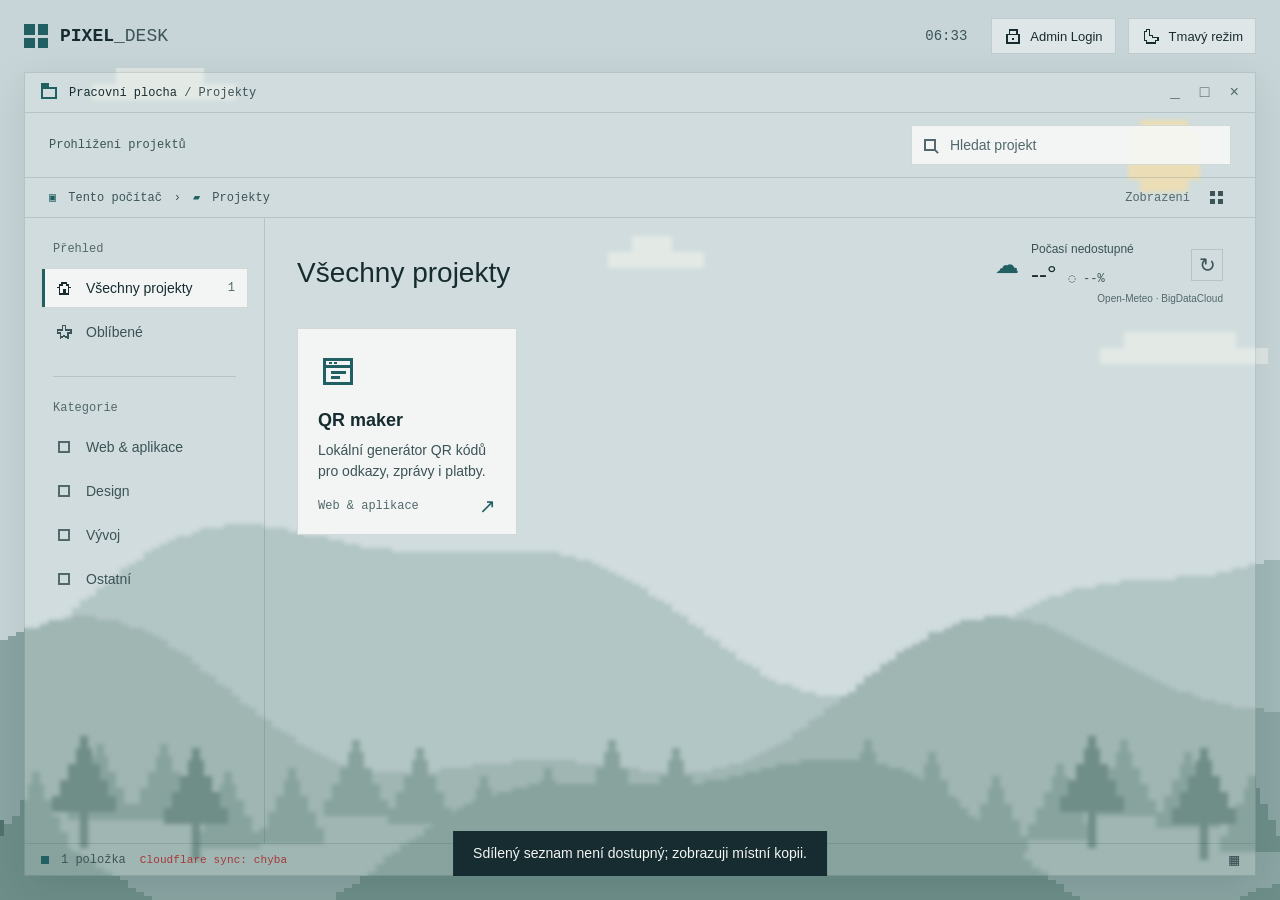
==== commit bccb7d8c: "Add project sync and admin session safeguards" ====
--- a/index.html
+++ b/index.html
@@ -9,8 +9,8 @@
   <script>try{if(localStorage.getItem('pixel-desk-theme-v1')==='dark')document.documentElement.dataset.theme='dark'}catch{}</script>
   <title>Pixel Desk — rozcestník projektů</title>
   <!-- Zvyš verzi ?v= při každém vydání frontendových souborů; běžné obnovení tak stáhne novou kopii. -->
-  <link rel="stylesheet" href="landing.css?v=20261108-1">
-  <script src="script.js?v=20261108-1" defer></script>
+  <link rel="stylesheet" href="landing.css?v=20261108-3">
+  <script src="script.js?v=20261108-3" defer></script>
 </head>
 <body>
   <canvas id="pixel-landscape" aria-hidden="true"></canvas>
@@ -61,7 +61,7 @@
           <span id="bottom-count" class="sr-only">0 položek</span>
         </section>
       </div>
-      <footer class="statusbar"><span class="status-square"></span><span id="status-count">0 položek</span><span class="status-spacer"></span><span class="status-grid" aria-hidden="true">▦</span></footer>
+      <footer class="statusbar"><span class="status-square"></span><span id="status-count">0 položek</span><span class="sync-status" id="sync-status" role="status" aria-live="polite">Cloudflare sync: čeká…</span><span class="status-spacer"></span><span class="status-grid" aria-hidden="true">▦</span></footer>
     </section>
     
   </main>
@@ -80,6 +80,11 @@
       </div>
       <div class="dialog-footer"><button class="cancel-button" id="cancel-dialog" type="button">Zrušit</button><button class="save-button" type="submit"><span>＋</span> <span id="save-project-label">Uložit projekt</span></button></div>
     </form>
+  </dialog>
+  <dialog class="project-dialog confirm-dialog" id="admin-confirm-dialog" aria-labelledby="confirm-title">
+    <div class="dialog-titlebar"><span class="dialog-folder" aria-hidden="true">▣</span><span id="confirm-title">Potvrdit změnu</span><button class="dialog-x" id="close-confirm" type="button" aria-label="Zavřít">×</button></div>
+    <div class="dialog-body"><p class="dialog-intro" id="confirm-message">Opravdu chceš změnu uložit do sdíleného seznamu?</p></div>
+    <div class="dialog-footer"><button class="cancel-button" id="cancel-confirm" type="button">Zrušit</button><button class="save-button" id="accept-confirm" type="button">Potvrdit a uložit</button></div>
   </dialog>
   <dialog class="project-dialog admin-dialog" id="admin-dialog" aria-labelledby="admin-title">
     <form id="admin-login-form">
@@ -101,3 +106,5 @@
 
 </body>
 </html>
+
+
--- a/landing.css
+++ b/landing.css
@@ -184,6 +184,11 @@
 .favicon-status { flex-basis: 100%; font-size: 12px; color: var(--muted); line-height: 1.4; }
 .admin-login-status { margin: 12px 0 0; color: var(--danger); font-size: 14px; }
 .admin-login-status:empty { display: none; }
+.sync-status { margin-left: 2px; color: var(--muted); font: 11px var(--mono); letter-spacing: .1px; }
+.sync-status[data-state="ok"] { color: #4e7961; }
+.sync-status[data-state="error"] { color: var(--danger); }
+.confirm-dialog { width: min(480px,calc(100vw - 32px)); }
+.confirm-dialog .dialog-intro { margin: 0; color: var(--secondary); font-size: 15px; line-height: 1.6; overflow-wrap: anywhere; }
 .terminal-dialog { width: min(800px,calc(100vw - 32px)); }
 .terminal-body { padding: 20px; }
 .terminal-project-path { font: 12px var(--mono); color: var(--muted); overflow-wrap: anywhere; }
@@ -210,6 +215,8 @@
   .window-titlebar { padding: 0 12px; font-size: 11px; }.window-controls { display: none; }.toolbar { flex-basis: auto; min-height: 64px; flex-wrap: wrap; gap: 8px; }.toolbar-actions { gap: 8px; }.search-box { width: 100%; }.toolbar-actions:has(.add-button[hidden]) { display: none; }
   .pathbar { gap: 8px; font-size: 11px; }.path-computer, .path-folder { display: none; }.projects-pane { padding: 20px 16px; }.pane-heading-row { flex-direction: column; align-items: flex-start; gap: 20px; }
   .weather-widget { width: 100%; }.pane-heading-tools { width: 100%; }.weather-place { max-width: none; }.project-grid { grid-template-columns: 1fr; gap: 12px; }.project-card { min-height: 176px; }.card-top { margin-bottom: 8px; }
+  .statusbar { gap: 7px; padding: 0 10px; }.sync-status { font-size: 9px; }
   .list-view .project-card { padding: 16px 16px 48px 64px; }.list-view .card-top { left: 12px; }.list-view .card-footer { top: auto; bottom: 12px; left: 64px; }.dialog-body { padding: 20px; }
 }
 @media (prefers-reduced-motion:reduce) { *,*::before,*::after { scroll-behavior: auto !important; transition: none !important; animation: none !important; }#pixel-trail { display: none; } }
+
